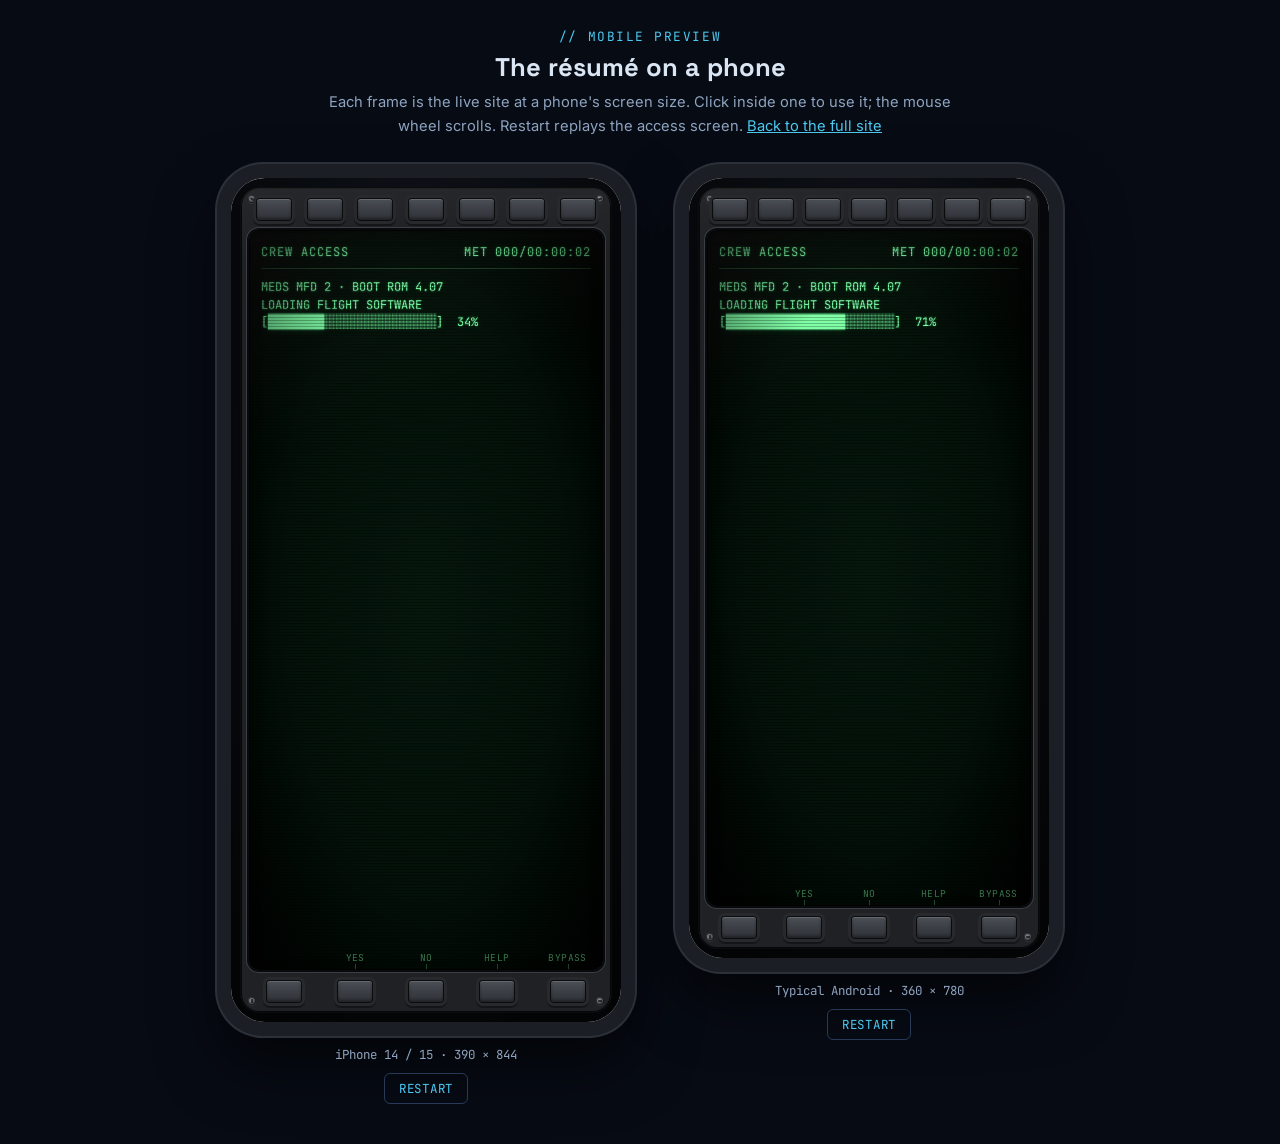
==== mobile.html @ 09f80437 "Frame the site in a cockpit MFD with a terminal access screen - Boot screen on a shuttle-style MFD: " ====
<!DOCTYPE html>
<html lang="en">
<head>
  <meta charset="UTF-8">
  <meta name="viewport" content="width=device-width, initial-scale=1.0">
  <title>Ashton Lee · Phone Preview</title>
  <meta name="robots" content="noindex">
  <!-- Opened by the "mobile" command in the site's terminals. Each frame is the real site at a
       phone's screen size; "?boot" makes it play the access screen even if this tab has seen it. -->
  <link rel="preconnect" href="https://fonts.googleapis.com">
  <link rel="preconnect" href="https://fonts.gstatic.com" crossorigin>
  <link href="https://fonts.googleapis.com/css2?family=Inter:wght@400;500&family=JetBrains+Mono:wght@400;500&family=Space+Grotesk:wght@700&display=swap" rel="stylesheet">
  <style>
    :root { color-scheme: dark; }

    body {
      margin: 0;
      min-height: 100vh;
      padding: 28px 16px 40px;
      box-sizing: border-box;
      display: flex;
      flex-direction: column;
      align-items: center;
      background: #070b14;
      color: #dbe6f5;
      font-family: 'Inter', 'Segoe UI', system-ui, sans-serif;
    }

    .kicker {
      margin: 0 0 6px;
      font-family: 'JetBrains Mono', Consolas, monospace;
      font-size: 0.8rem;
      letter-spacing: 0.12em;
      color: #4cc9f0;
    }

    h1 {
      margin: 0 0 8px;
      font-family: 'Space Grotesk', 'Segoe UI', sans-serif;
      font-size: 1.6rem;
    }

    .note {
      max-width: 640px;
      margin: 0 0 26px;
      text-align: center;
      font-size: 0.92rem;
      line-height: 1.6;
      color: #8ea3bf;
    }

    .note a { color: #4cc9f0; }

    .phones {
      display: flex;
      flex-wrap: wrap;
      justify-content: center;
      align-items: flex-start;
      gap: 40px;
    }

    figure {
      margin: 0;
      display: flex;
      flex-direction: column;
      align-items: center;
      gap: 10px;
    }

    .phone {
      padding: 14px;
      border-radius: 46px;
      background: #1b1e24;
      box-shadow: 0 0 0 2px #2c3038, 0 30px 60px rgba(0, 0, 0, 0.6);
    }

    iframe {
      display: block;
      border: 0;
      border-radius: 34px;
      background: #000;
    }

    figcaption {
      font-family: 'JetBrains Mono', Consolas, monospace;
      font-size: 0.78rem;
      color: #8ea3bf;
    }

    button {
      padding: 6px 14px;
      border: 1px solid rgba(120, 170, 255, 0.3);
      border-radius: 6px;
      background: transparent;
      color: #4cc9f0;
      font-family: 'JetBrains Mono', Consolas, monospace;
      font-size: 0.78rem;
      letter-spacing: 0.06em;
      cursor: pointer;
    }

    button:hover { background: rgba(76, 201, 240, 0.12); }

    /* On a small screen the phones are shrunk to fit */
    @media (max-width: 480px) {
      .phone { zoom: 0.78; }
    }
  </style>
</head>
<body>
  <p class="kicker">// MOBILE PREVIEW</p>
  <h1>The résumé on a phone</h1>
  <p class="note">
    Each frame is the live site at a phone's screen size. Click inside one to use it; the mouse wheel scrolls.
    Restart replays the access screen. <a href="./">Back to the full site</a>
  </p>

  <div class="phones">
    <figure>
      <div class="phone"><iframe id="phone-1" title="Site at 390 by 844 (iPhone)" width="390" height="844" src="index.html?boot"></iframe></div>
      <figcaption>iPhone 14 / 15 · 390 × 844</figcaption>
      <button type="button" data-restart="phone-1">RESTART</button>
    </figure>
    <figure>
      <div class="phone"><iframe id="phone-2" title="Site at 360 by 780 (Android)" width="360" height="780" src="index.html?boot"></iframe></div>
      <figcaption>Typical Android · 360 × 780</figcaption>
      <button type="button" data-restart="phone-2">RESTART</button>
    </figure>
  </div>

  <script>
    document.querySelectorAll('[data-restart]').forEach(function (button) {
      button.addEventListener('click', function () {
        var frame = document.getElementById(button.dataset.restart);
        frame.src = 'index.html?boot';
      });
    });
  </script>
</body>
</html>
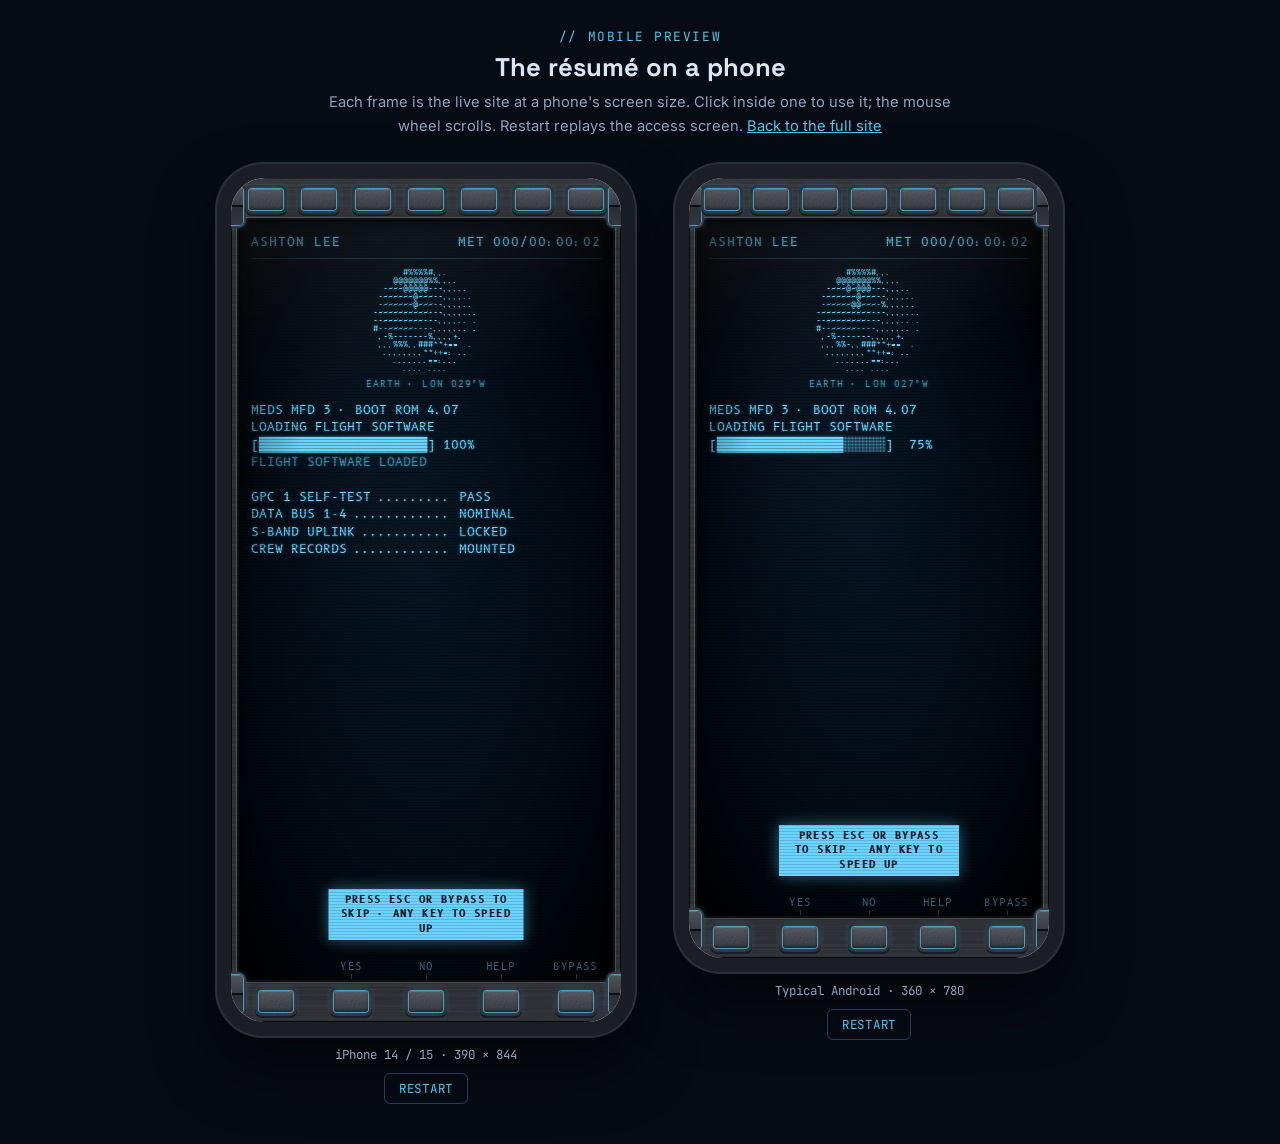
==== commit a1faa2bf: "Add a tab icon and link preview card - Tab and home-screen icon: the LUNAR DEFENSE ship in phosphor " ====
--- a/mobile.html
+++ b/mobile.html
@@ -4,6 +4,8 @@
   <meta charset="UTF-8">
   <meta name="viewport" content="width=device-width, initial-scale=1.0">
   <title>Ashton Lee · Phone Preview</title>
+  <link rel="icon" href="favicon.svg" type="image/svg+xml">
+  <link rel="icon" href="images/favicon-32.png" type="image/png" sizes="32x32">
   <meta name="robots" content="noindex">
   <!-- Opened by the "mobile" command in the site's terminals. Each frame is the real site at a
        phone's screen size; "?boot" makes it play the access screen even if this tab has seen it. -->
